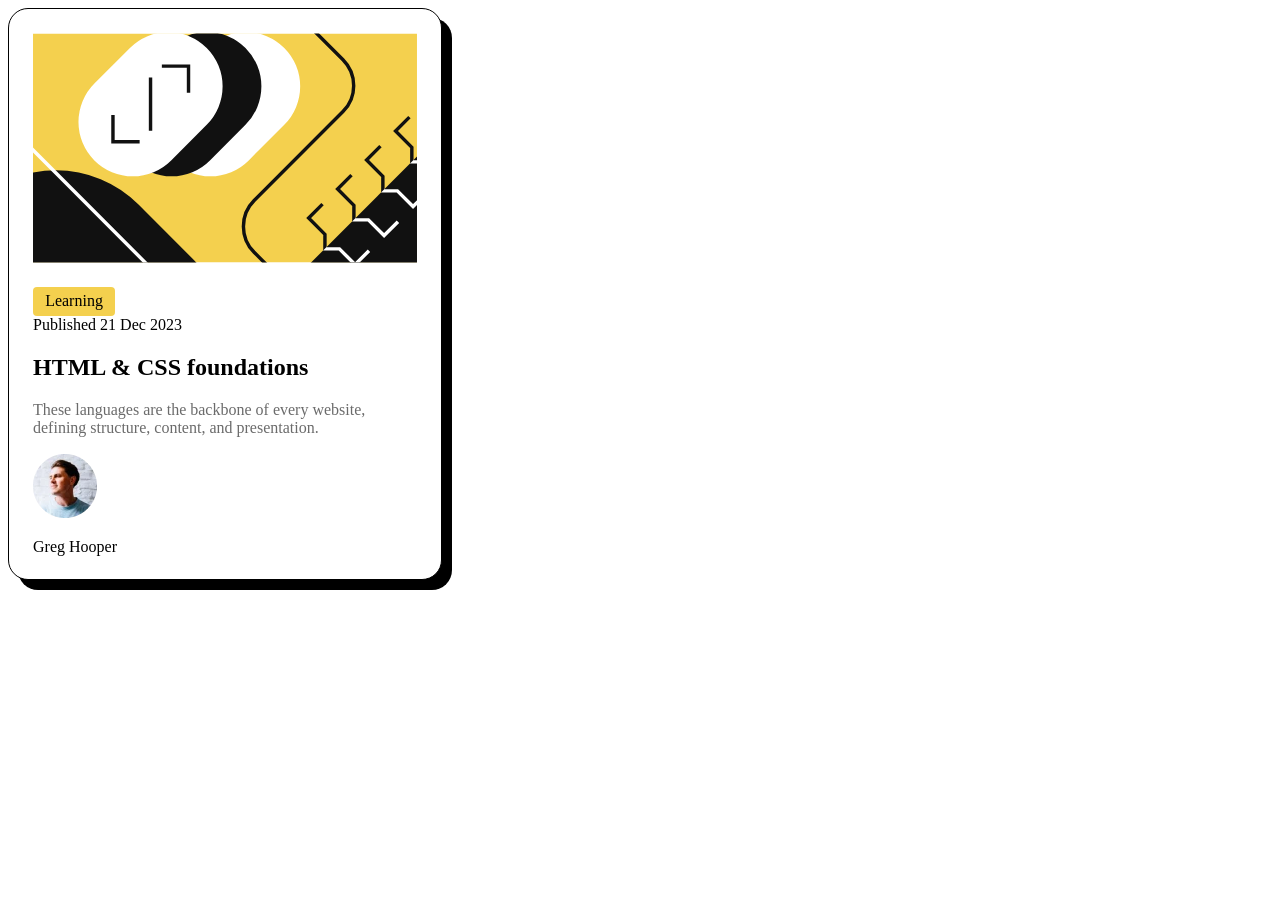
==== BlogPreview/index.html @ df1673e8 "Added some flexboxes and grids, centered boxed added styles -> BlogView site, also added different m" ====
<!DOCTYPE html>
<html lang="en">
<head>
  <meta charset="UTF-8">
  <!-- displays site properly based on user's device -->
  <meta name="viewport" content="width=device-width, initial-scale=1.0"> 
  
  <title>Frontend Mentor | Blog preview card</title>

  <!-- css imports -->
  <link rel="stylesheet" href="./CSS/main.css">
  <link rel="stylesheet" href="./CSS/blogCard.css">
  <link rel="stylesheet" href="./CSS/screenSettigns.css">

</head>
<body>

  <main>

      <img class="main-image" src="./assets/images/illustration-article.svg" alt="article's illustration">

    <section>
      
      <article class="learning-status">
        Learning
      </article>
      
      <article class="publication-date">
        Published 21 Dec 2023
      </article>

      <h2>
        HTML & CSS foundations
      </h2>
      
      <article>
        <p class="courseDescription">
          These languages are the backbone of every website, defining structure,
          content, and presentation.
        </p>

      </article>

      <div class="user-section">

        <img src="./assets/images/image-avatar.webp" 
            alt="Greg Hooper's photo">
        
        <p>
          Greg Hooper
        </p>
      </div>


    </section>
  
  </main>
  
  <!-- <footer class="attribution">
    Challenge by <a href="https://www.frontendmentor.io?ref=challenge">Frontend Mentor</a>. 
    Coded by <a href="#">Your Name Here</a>.
  </footer> -->
</body>
</html>
---- BlogPreview/CSS/main.css ----
.attribution { 
    font-size: 0.6875rem; 
    text-align: center; 
}

.attribution a { 
    color: hsl(228, 45%, 44%); 
}
---- BlogPreview/CSS/blogCard.css ----
main{
    display: flex;
    align-items: center;
    flex-direction: column;
    padding: 1.5rem 1.5rem;
    width: 24rem;
    height: 32.625rem;
    gap: 1.5rem;
    background-color: #FFFFFF;
    border: 0.0625rem solid black;
    border-radius: 1.25rem;
    box-shadow: 0.625rem 0.625rem black;
}

.main-image{
    object-fit: cover;
    width: 100%;
}

.learning-status{
    display: flex;
    flex-direction: row;
    border-radius: 0.25rem;
    justify-content: center;
    align-items: center;
    background-color: #F4D04E;
    width: 5.125rem;
    height: 1.8125rem;
}

.courseDescription{
    color: #6B6B6B;
}
---- BlogPreview/CSS/screenSettigns.css ----
html {
    font-size: 16px;
}

/* To change screen settings on smaller screen devices */

@media (max-width: 550px){

    /* This will change the sized of everything, since I used rem values */
    html{
        font-size: 85%;
    }
    
}

@media (max-width: 400px){

    /* This will change the sized of everything, since I used rem values */
    html{
        font-size: 65%;
    }
    
}
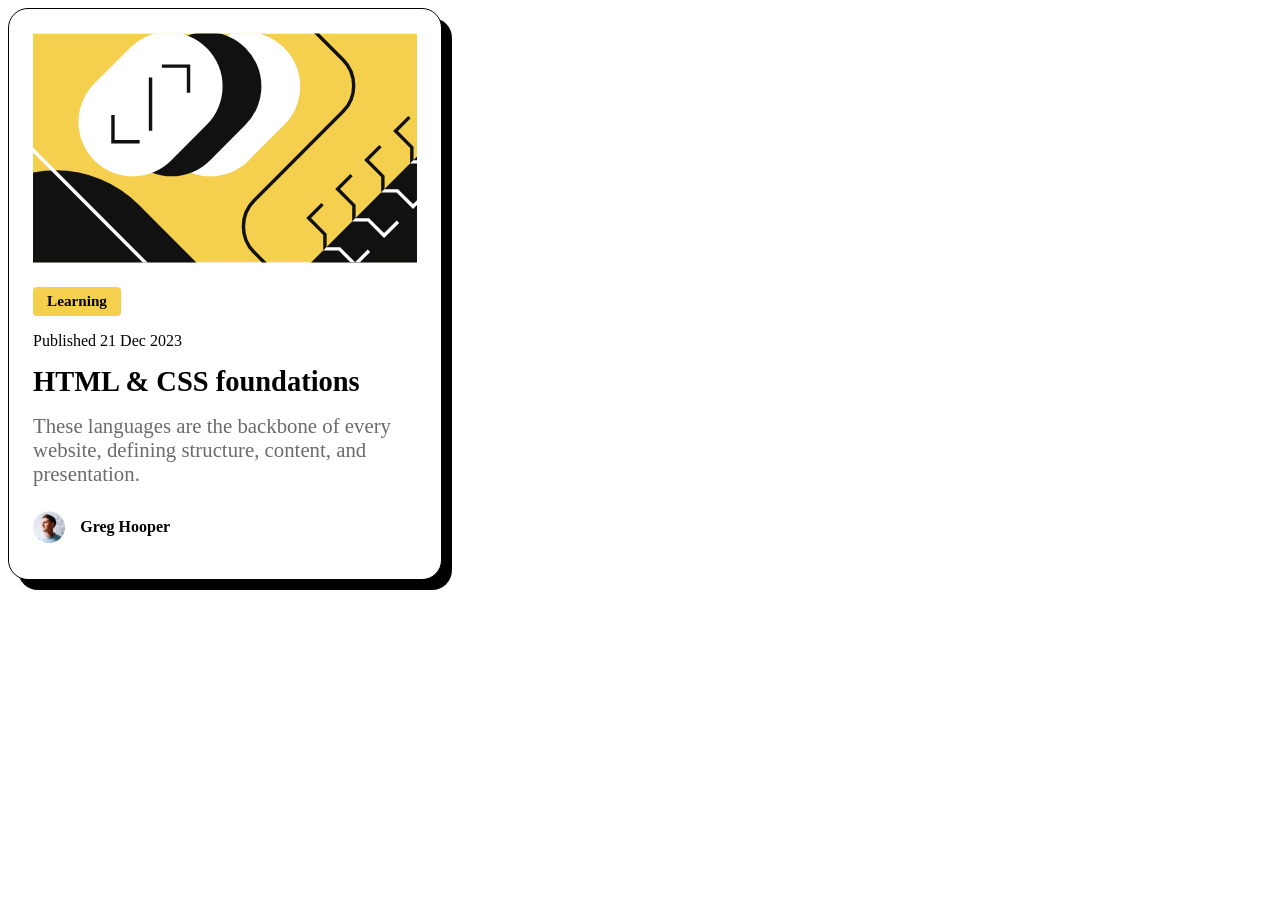
==== commit db575425: "Styled all boxes, font-sizes, paddings, keeping relative 'rem' values to make it easier for differen" ====
--- a/BlogPreview/index.html
+++ b/BlogPreview/index.html
@@ -19,7 +19,7 @@
 
       <img class="main-image" src="./assets/images/illustration-article.svg" alt="article's illustration">
 
-    <section>
+    <section class="BlogContent">
       
       <article class="learning-status">
         Learning
@@ -29,7 +29,7 @@
         Published 21 Dec 2023
       </article>
 
-      <h2>
+      <h2 class="course-title">
         HTML & CSS foundations
       </h2>
       
@@ -41,9 +41,9 @@
 
       </article>
 
-      <div class="user-section">
+      <div class="instructor-section">
 
-        <img src="./assets/images/image-avatar.webp" 
+        <img class="instructor-photo" src="./assets/images/image-avatar.webp" 
             alt="Greg Hooper's photo">
         
         <p>
--- a/BlogPreview/CSS/blogCard.css
+++ b/BlogPreview/CSS/blogCard.css
@@ -1,16 +1,25 @@
 
+/* This is my main box */
 main{
     display: flex;
     align-items: center;
     flex-direction: column;
+    background-color: #FFFFFF;
     padding: 1.5rem 1.5rem;
     width: 24rem;
     height: 32.625rem;
     gap: 1.5rem;
-    background-color: #FFFFFF;
     border: 0.0625rem solid black;
     border-radius: 1.25rem;
     box-shadow: 0.625rem 0.625rem black;
+}
+
+/* here is the box where the whole content is located */
+.BlogContent{
+    display: flex;
+    justify-content: center;
+    flex-direction: column;
+    gap: 1rem;
 }
 
 .main-image{
@@ -25,11 +34,32 @@
     justify-content: center;
     align-items: center;
     background-color: #F4D04E;
-    width: 5.125rem;
-    height: 1.8125rem;
+    width: 5.5rem;
+    height: 1.8rem;
+    font-weight: 900;
+    font-size: .95rem;
+}
+
+.course-title{
+    margin: 0;
+    font-size: 1.78rem;
 }
 
 .courseDescription{
     color: #6B6B6B;
+    margin: 0;
+    font-size: 1.3rem;
 }
 
+.instructor-section{
+    display: flex;
+    flex-direction: row;
+    align-items: center;
+    gap: .95rem;
+    font-weight: 900;
+}
+
+.instructor-photo{
+    height: 2rem;
+    width: 2rem;
+}
--- a/BlogPreview/CSS/screenSettigns.css
+++ b/BlogPreview/CSS/screenSettigns.css
@@ -15,9 +15,16 @@
 
 @media (max-width: 400px){
 
-    /* This will change the sized of everything, since I used rem values */
     html{
-        font-size: 65%;
+        font-size: 75%;
+    }
+    
+}
+
+@media (max-width: 335px){
+
+    html{
+        font-size: 60%;
     }
     
 }
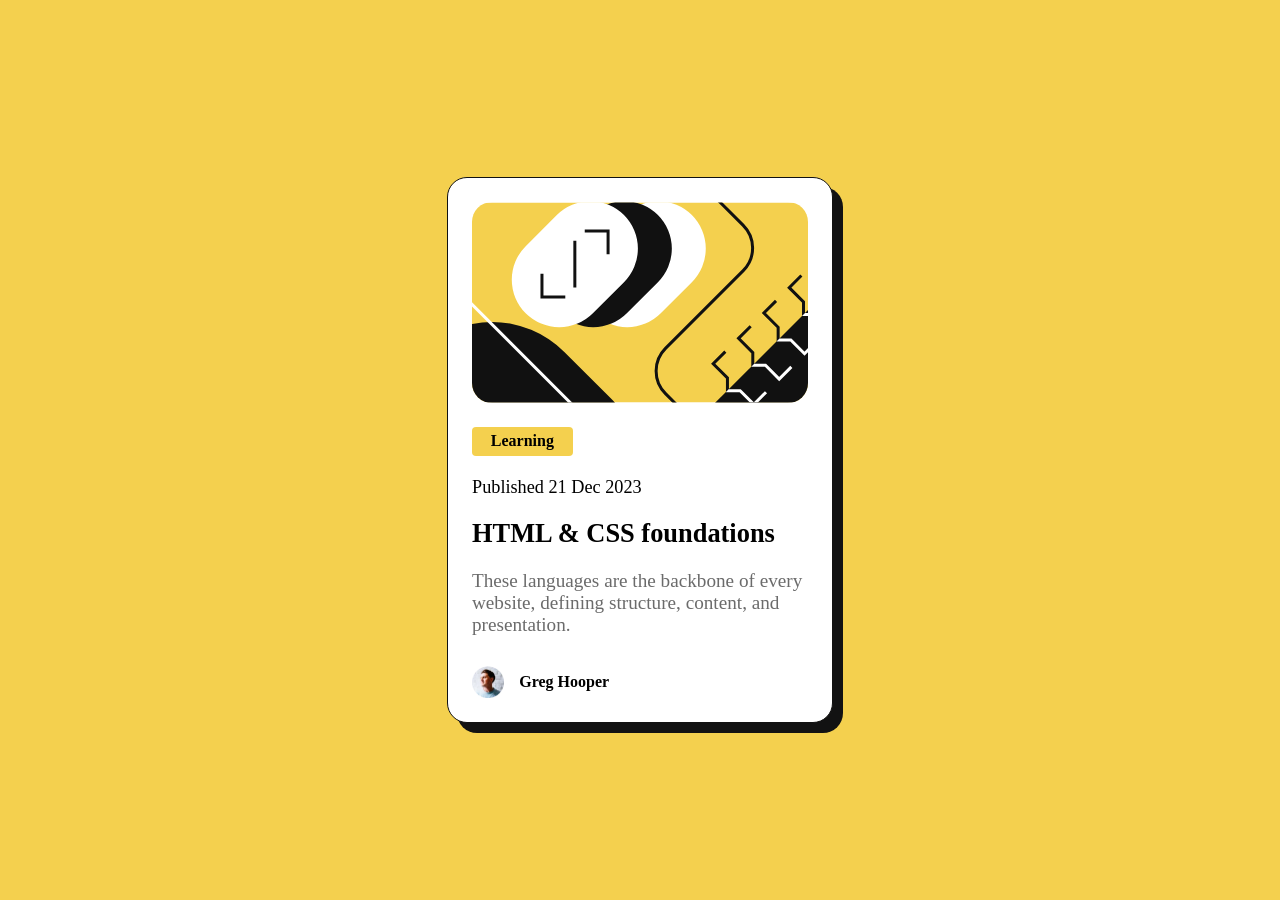
==== commit 01fdc536: "Added aria for accessibility" ====
--- a/BlogPreview/index.html
+++ b/BlogPreview/index.html
@@ -15,38 +15,38 @@
 </head>
 <body>
 
-  <main>
+  <main aria-label="Blog article preview">
 
-      <img class="main-image" src="./assets/images/illustration-article.svg" alt="article's illustration">
+    <img class="main-image" src="./assets/images/illustration-article.svg" alt="Illustration representing the article topic">
 
-    <section class="BlogContent">
+    <section class="BlogContent" role="article" aria-labelledby="course-title">
       
-      <article class="learning-status">
+      <article class="learning-status" role="note" aria-label="Learning category">
         Learning
       </article>
       
-      <article class="publication-date">
+      <article class="publication-date" aria-label="Publication date">
         Published 21 Dec 2023
       </article>
 
-      <h2 class="course-title">
+      <h2 id="course-title" class="course-title">
         HTML & CSS foundations
       </h2>
       
       <article>
-        <p class="courseDescription">
+        <p class="courseDescription" aria-label="Article description">
           These languages are the backbone of every website, defining structure,
           content, and presentation.
         </p>
 
       </article>
 
-      <div class="instructor-section">
+      <div class="instructor-section" role="group" aria-label="Article author">
 
         <img class="instructor-photo" src="./assets/images/image-avatar.webp" 
             alt="Greg Hooper's photo">
         
-        <p>
+        <p aria-label="Author name">
           Greg Hooper
         </p>
       </div>
--- a/BlogPreview/CSS/main.css
+++ b/BlogPreview/CSS/main.css
@@ -1,3 +1,10 @@
+/* Variables */
+:root{
+    --yellow-color: #F4D04E;
+    --gray-color: hsl(0, 0%, 42%);
+    --dark-gray-color: hsl(0, 0%, 7%);
+}
+
 .attribution { 
     font-size: 0.6875rem; 
     text-align: center; 
@@ -5,4 +12,41 @@
 
 .attribution a { 
     color: hsl(228, 45%, 44%); 
+}
+
+/* Fonts */
+@font-face {
+    font-family: "Figtree-Extrabold";
+    src: url("../assets/fonts/static/Figtree-ExtraBold.ttf");
+}
+
+@font-face {
+    font-family: "Figtree-Medium";
+    src: url("../assets/fonts/static/Figtree-Medium.ttf");
+}
+
+@font-face {
+    font-family: "Figtree-Italic";
+    src: url("../assets/fonts/Figtree-Italic-VariableFont_wght.ttf");
+}
+
+@font-face {
+    font-family: "Figtree";
+    src: url("../assets/fonts/Figtree-VariableFont_wght.ttf");
+}
+
+body{
+    margin: 0;
+    width: 100%;
+    height: 100vh;
+    background-color: var(--yellow-color);
+    display: grid;
+    /** Justify content horizontally **/
+    /* justify-content: center; */
+
+    /** Justify content vertically **/
+    /* align-items: center; */
+
+    /** Justify content both horizontally and vertically **/
+    place-items: center;
 }
--- a/BlogPreview/CSS/blogCard.css
+++ b/BlogPreview/CSS/blogCard.css
@@ -6,12 +6,12 @@
     flex-direction: column;
     background-color: #FFFFFF;
     padding: 1.5rem 1.5rem;
-    width: 24rem;
-    height: 32.625rem;
+    width: 21rem;
+    height: 31rem;
     gap: 1.5rem;
-    border: 0.0625rem solid black;
+    border: 0.0625rem solid var(--dark-gray-color);
     border-radius: 1.25rem;
-    box-shadow: 0.625rem 0.625rem black;
+    box-shadow: 0.625rem 0.625rem var(--dark-gray-color);
 }
 
 /* here is the box where the whole content is located */
@@ -19,12 +19,13 @@
     display: flex;
     justify-content: center;
     flex-direction: column;
-    gap: 1rem;
+    gap: 1.3rem;
 }
 
 .main-image{
     object-fit: cover;
     width: 100%;
+    border-radius: 1.25rem;
 }
 
 .learning-status{
@@ -33,22 +34,31 @@
     border-radius: 0.25rem;
     justify-content: center;
     align-items: center;
-    background-color: #F4D04E;
-    width: 5.5rem;
+    background-color: var(--yellow-color);
+    width: 6.3rem;
     height: 1.8rem;
-    font-weight: 900;
-    font-size: .95rem;
+    font-weight: 800;
+    font-size: 1rem;
+}
+
+.publication-date{
+    font-size: 1.14rem;
 }
 
 .course-title{
     margin: 0;
-    font-size: 1.78rem;
+    font-size: 1.65rem;
+}
+
+.course-title:hover{
+    color: var(--yellow-color);
+    cursor: pointer;
 }
 
 .courseDescription{
-    color: #6B6B6B;
+    color: var(--gray-color);
     margin: 0;
-    font-size: 1.3rem;
+    font-size: 1.2rem;
 }
 
 .instructor-section{
@@ -56,7 +66,7 @@
     flex-direction: row;
     align-items: center;
     gap: .95rem;
-    font-weight: 900;
+    font-weight: 800;
 }
 
 .instructor-photo{
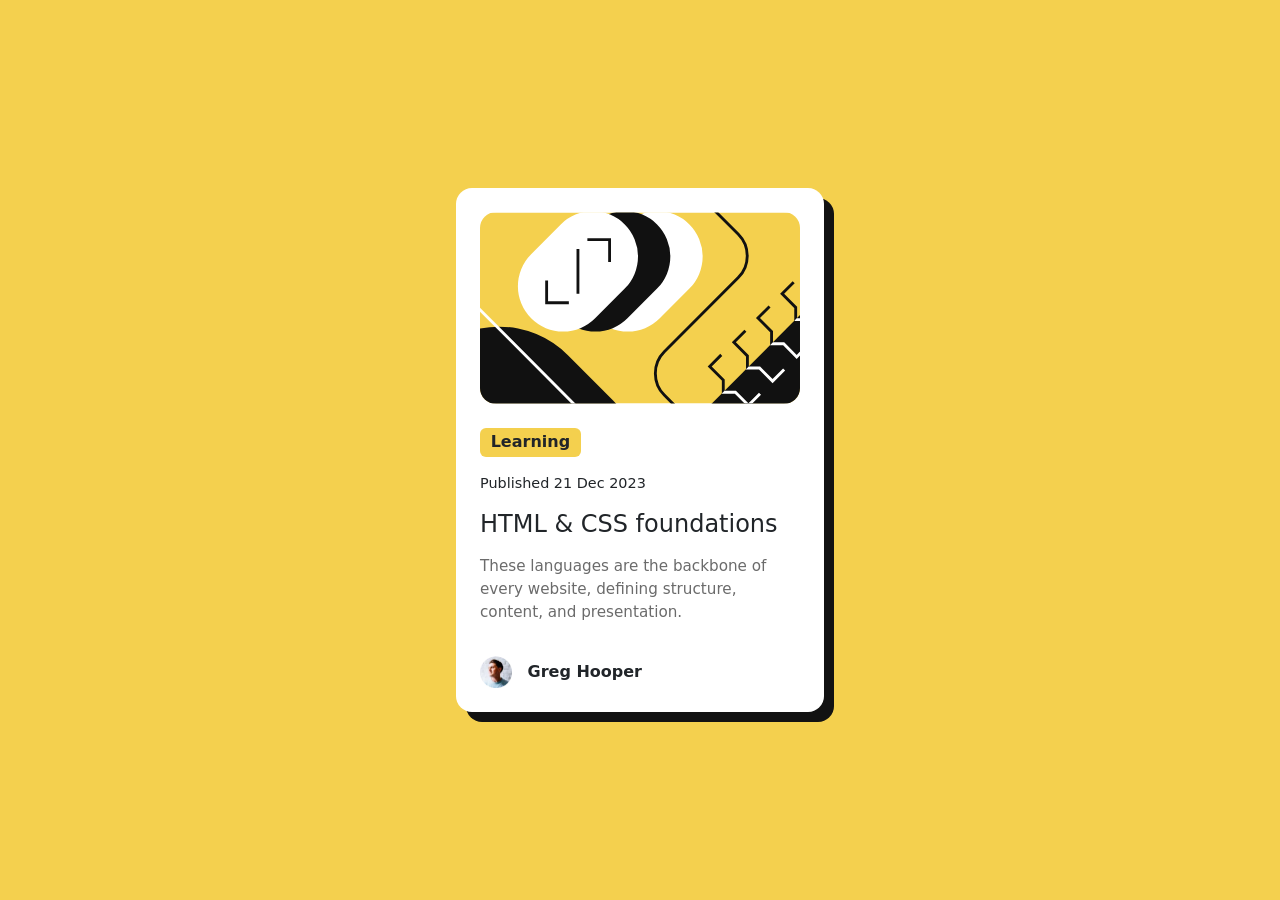
==== commit c7e80730: "Bootstrap integraded to blog preview, deleted several lines of css" ====
--- a/BlogPreview/index.html
+++ b/BlogPreview/index.html
@@ -7,29 +7,57 @@
   
   <title>Frontend Mentor | Blog preview card</title>
 
+  <!-- Bootstrap -->
+  <link href="https://cdn.jsdelivr.net/npm/bootstrap@5.3.0/dist/css/bootstrap.min.css" rel="stylesheet">
+  <script src="https://cdn.jsdelivr.net/npm/bootstrap@5.3.0/dist/js/bootstrap.bundle.min.js"></script>
+
   <!-- css imports -->
   <link rel="stylesheet" href="./CSS/main.css">
   <link rel="stylesheet" href="./CSS/blogCard.css">
   <link rel="stylesheet" href="./CSS/screenSettigns.css">
 
 </head>
-<body>
+<body class="d-flex 
+            justify-content-center 
+            align-items-center
+            vh-100">
 
-  <main aria-label="Blog article preview">
+  <main class="d-flex
+              flex-column
+              justify-content-center
+              p-4
+              gap-4
+              rounded-4
+              "
+        aria-label="Blog article preview">
 
-    <img class="main-image" src="./assets/images/illustration-article.svg" alt="Illustration representing the article topic">
+    <img class="rounded-4
+              main-image" src="./assets/images/illustration-article.svg" alt="Illustration representing the article topic">
 
-    <section class="BlogContent" role="article" aria-labelledby="course-title">
+    <section class="BlogContent
+              d-flex
+              justify-content-center
+              flex-column
+              gap-3" 
+            role="article" aria-labelledby="course-title">
       
-      <article class="learning-status" role="note" aria-label="Learning category">
+      <article class="d-flex
+              justify-content-center
+              align-items-center
+              fw-bold
+              rounded
+              learning-status" 
+        role="note" aria-label="Learning category">
         Learning
       </article>
       
-      <article class="publication-date" aria-label="Publication date">
+      <article class="publication-date" 
+        aria-label="Publication date">
         Published 21 Dec 2023
       </article>
 
-      <h2 id="course-title" class="course-title">
+      <h2 id="course-title" class="m-0
+                                  course-title">
         HTML & CSS foundations
       </h2>
       
@@ -41,12 +69,19 @@
 
       </article>
 
-      <div class="instructor-section" role="group" aria-label="Article author">
+      <div class="d-flex
+                align-items-center
+                fw-bold
+                gap-3
+                instructor-section" role="group" aria-label="Article author">
 
         <img class="instructor-photo" src="./assets/images/image-avatar.webp" 
             alt="Greg Hooper's photo">
         
-        <p aria-label="Author name">
+        <p class="d-flex 
+                m-0 
+                align-items-center" 
+            aria-label="Author name">
           Greg Hooper
         </p>
       </div>
--- a/BlogPreview/CSS/main.css
+++ b/BlogPreview/CSS/main.css
@@ -5,48 +5,6 @@
     --dark-gray-color: hsl(0, 0%, 7%);
 }
 
-.attribution { 
-    font-size: 0.6875rem; 
-    text-align: center; 
-}
-
-.attribution a { 
-    color: hsl(228, 45%, 44%); 
-}
-
-/* Fonts */
-@font-face {
-    font-family: "Figtree-Extrabold";
-    src: url("../assets/fonts/static/Figtree-ExtraBold.ttf");
-}
-
-@font-face {
-    font-family: "Figtree-Medium";
-    src: url("../assets/fonts/static/Figtree-Medium.ttf");
-}
-
-@font-face {
-    font-family: "Figtree-Italic";
-    src: url("../assets/fonts/Figtree-Italic-VariableFont_wght.ttf");
-}
-
-@font-face {
-    font-family: "Figtree";
-    src: url("../assets/fonts/Figtree-VariableFont_wght.ttf");
-}
-
 body{
-    margin: 0;
-    width: 100%;
-    height: 100vh;
     background-color: var(--yellow-color);
-    display: grid;
-    /** Justify content horizontally **/
-    /* justify-content: center; */
-
-    /** Justify content vertically **/
-    /* align-items: center; */
-
-    /** Justify content both horizontally and vertically **/
-    place-items: center;
 }
--- a/BlogPreview/CSS/blogCard.css
+++ b/BlogPreview/CSS/blogCard.css
@@ -1,53 +1,23 @@
 
 /* This is my main box */
 main{
-    display: flex;
-    align-items: center;
-    flex-direction: column;
     background-color: #FFFFFF;
-    padding: 1.5rem 1.5rem;
-    width: 21rem;
-    height: 31rem;
-    gap: 1.5rem;
-    border: 0.0625rem solid var(--dark-gray-color);
-    border-radius: 1.25rem;
+    width: 23rem;
     box-shadow: 0.625rem 0.625rem var(--dark-gray-color);
 }
 
-/* here is the box where the whole content is located */
-.BlogContent{
-    display: flex;
-    justify-content: center;
-    flex-direction: column;
-    gap: 1.3rem;
-}
-
-.main-image{
-    object-fit: cover;
-    width: 100%;
-    border-radius: 1.25rem;
-}
-
 .learning-status{
-    display: flex;
-    flex-direction: row;
-    border-radius: 0.25rem;
-    justify-content: center;
-    align-items: center;
     background-color: var(--yellow-color);
     width: 6.3rem;
     height: 1.8rem;
-    font-weight: 800;
-    font-size: 1rem;
 }
 
 .publication-date{
-    font-size: 1.14rem;
+    font-size: .9rem;
 }
 
 .course-title{
-    margin: 0;
-    font-size: 1.65rem;
+    font-size: 1.5rem;
 }
 
 .course-title:hover{
@@ -57,19 +27,9 @@
 
 .courseDescription{
     color: var(--gray-color);
-    margin: 0;
-    font-size: 1.2rem;
-}
-
-.instructor-section{
-    display: flex;
-    flex-direction: row;
-    align-items: center;
-    gap: .95rem;
-    font-weight: 800;
+    font-size: .95rem;
 }
 
 .instructor-photo{
     height: 2rem;
-    width: 2rem;
 }
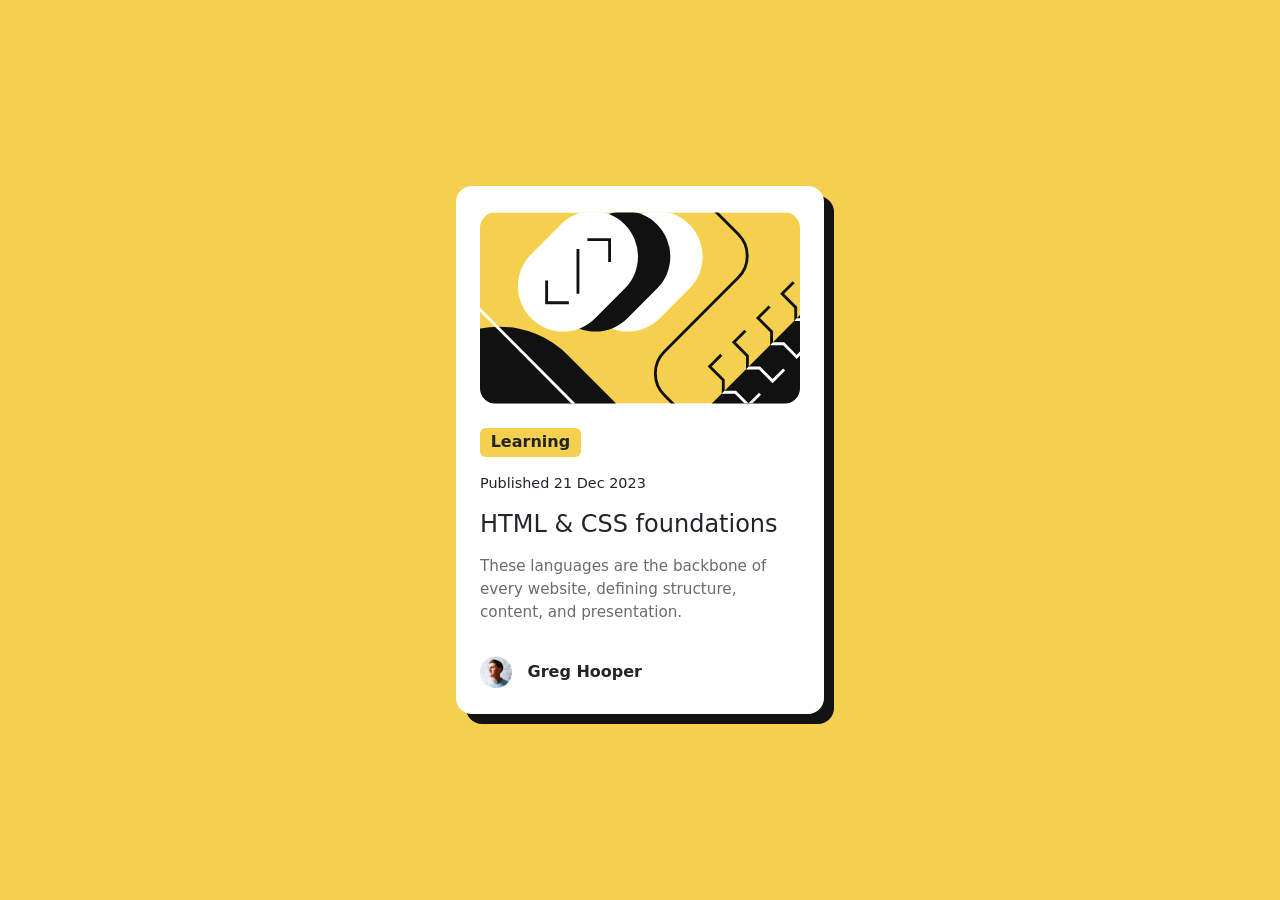
==== commit 9b0512fb: "changed media queries to col, for fully bootstrap responsive design" ====
--- a/BlogPreview/index.html
+++ b/BlogPreview/index.html
@@ -17,7 +17,7 @@
   <link rel="stylesheet" href="./CSS/screenSettigns.css">
 
 </head>
-<body class="d-flex 
+<body class="d-grid 
             justify-content-center 
             align-items-center
             vh-100">
@@ -91,9 +91,5 @@
   
   </main>
   
-  <!-- <footer class="attribution">
-    Challenge by <a href="https://www.frontendmentor.io?ref=challenge">Frontend Mentor</a>. 
-    Coded by <a href="#">Your Name Here</a>.
-  </footer> -->
 </body>
 </html>
--- a/BlogPreview/CSS/blogCard.css
+++ b/BlogPreview/CSS/blogCard.css
@@ -3,6 +3,7 @@
 main{
     background-color: #FFFFFF;
     width: 23rem;
+    height: 33rem;
     box-shadow: 0.625rem 0.625rem var(--dark-gray-color);
 }
 
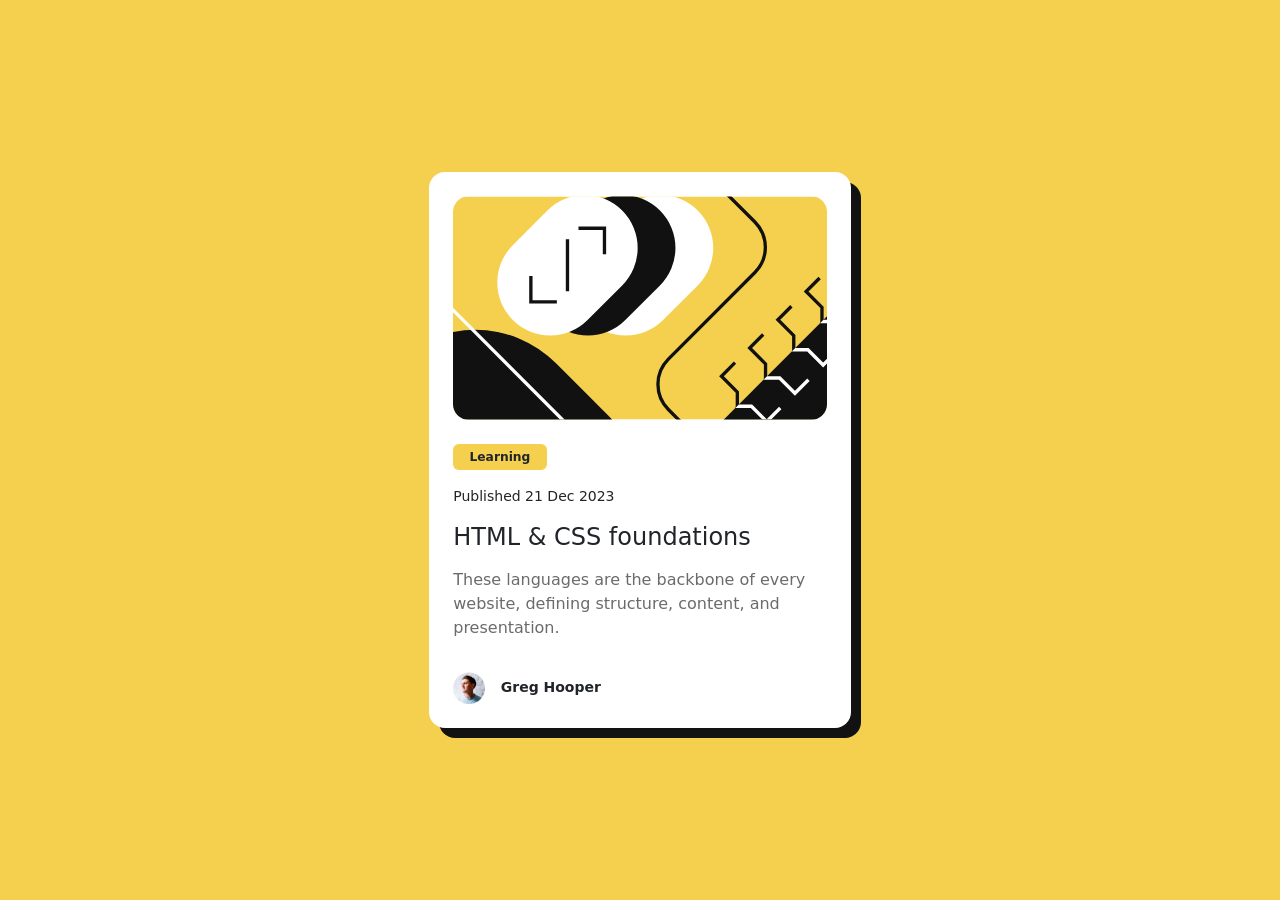
==== commit c07e7394: "Integrated bootstrap and deleted several css lines" ====
--- a/BlogPreview/index.html
+++ b/BlogPreview/index.html
@@ -26,6 +26,8 @@
               flex-column
               justify-content-center
               p-4
+              col-6
+              mx-auto
               gap-4
               rounded-4
               "
@@ -46,23 +48,40 @@
               align-items-center
               fw-bold
               rounded
+              col-3
+              py-1
+              small
               learning-status" 
         role="note" aria-label="Learning category">
-        Learning
+        <p class="small
+                  my-0">
+          Learning
+        </p>
       </article>
       
-      <article class="publication-date" 
+      <!-- If I create another container inside one container, small class
+      will reduce the size of the text again, this works in this case cuz the 
+      text is reaaly small, more that fs-* class can handle-->
+      
+      <article >
+        <p class="small
+                  m-0
+                  publication-date" 
         aria-label="Publication date">
-        Published 21 Dec 2023
+          Published 21 Dec 2023
+        </p >
       </article>
+      
 
       <h2 id="course-title" class="m-0
+                                  fs-4
                                   course-title">
         HTML & CSS foundations
       </h2>
       
       <article>
-        <p class="courseDescription" aria-label="Article description">
+        <p class="fs-6
+                  courseDescription" aria-label="Article description">
           These languages are the backbone of every website, defining structure,
           content, and presentation.
         </p>
@@ -79,7 +98,8 @@
             alt="Greg Hooper's photo">
         
         <p class="d-flex 
-                m-0 
+                m-0
+                small
                 align-items-center" 
             aria-label="Author name">
           Greg Hooper
--- a/BlogPreview/CSS/blogCard.css
+++ b/BlogPreview/CSS/blogCard.css
@@ -2,23 +2,11 @@
 /* This is my main box */
 main{
     background-color: #FFFFFF;
-    width: 23rem;
-    height: 33rem;
     box-shadow: 0.625rem 0.625rem var(--dark-gray-color);
 }
 
 .learning-status{
     background-color: var(--yellow-color);
-    width: 6.3rem;
-    height: 1.8rem;
-}
-
-.publication-date{
-    font-size: .9rem;
-}
-
-.course-title{
-    font-size: 1.5rem;
 }
 
 .course-title:hover{
@@ -28,7 +16,6 @@
 
 .courseDescription{
     color: var(--gray-color);
-    font-size: .95rem;
 }
 
 .instructor-photo{
